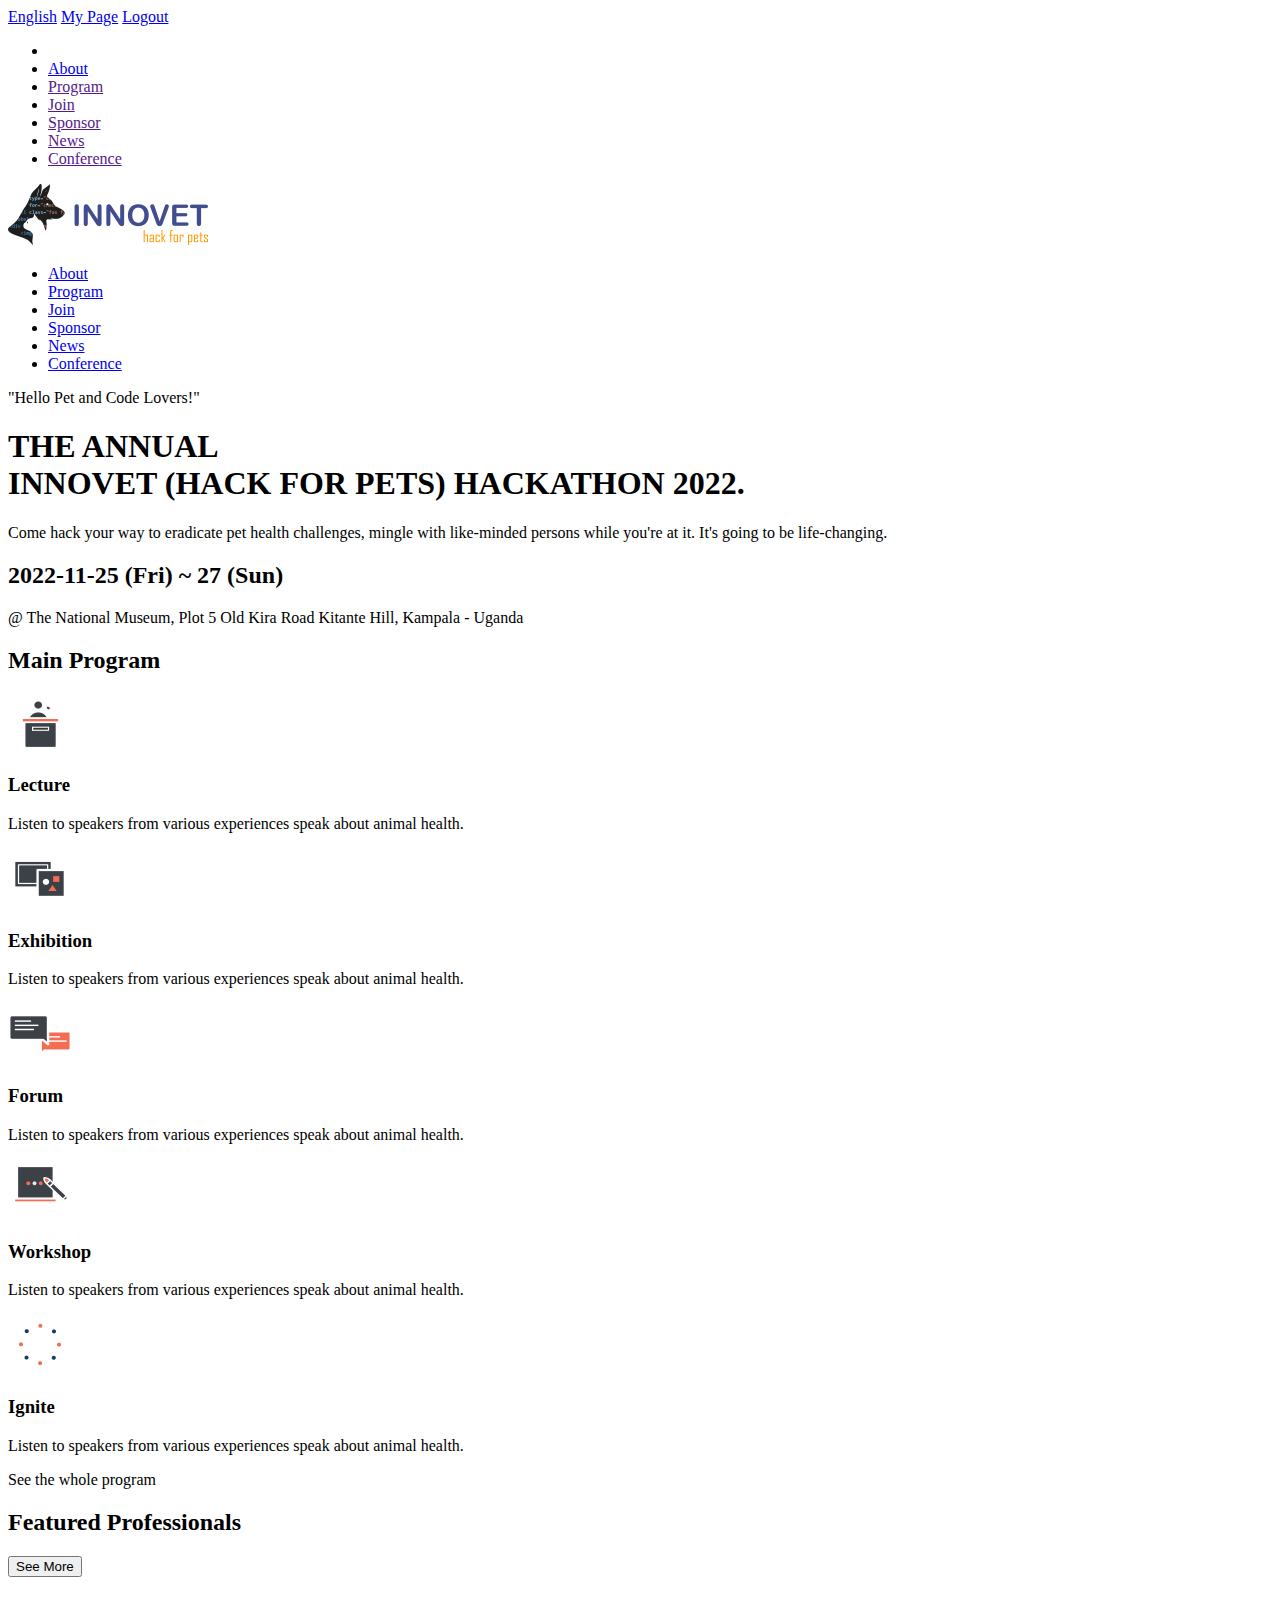
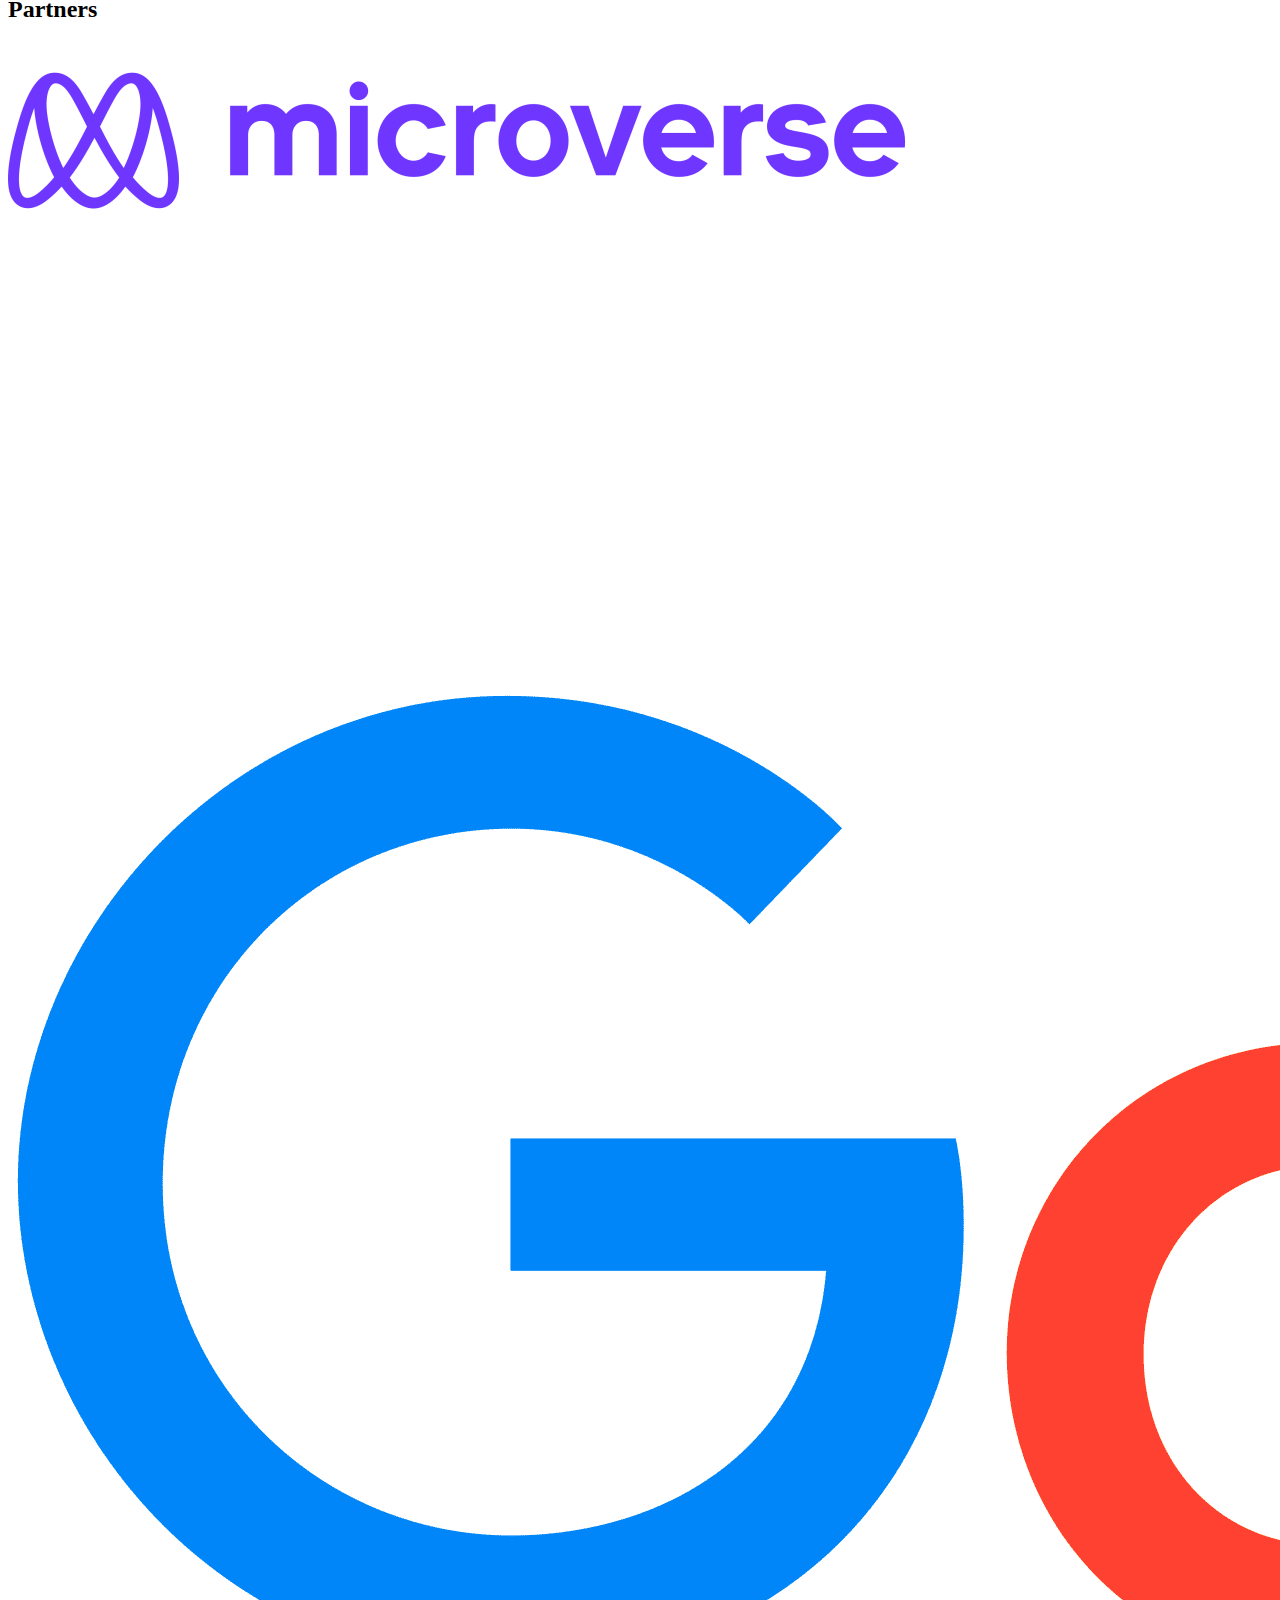
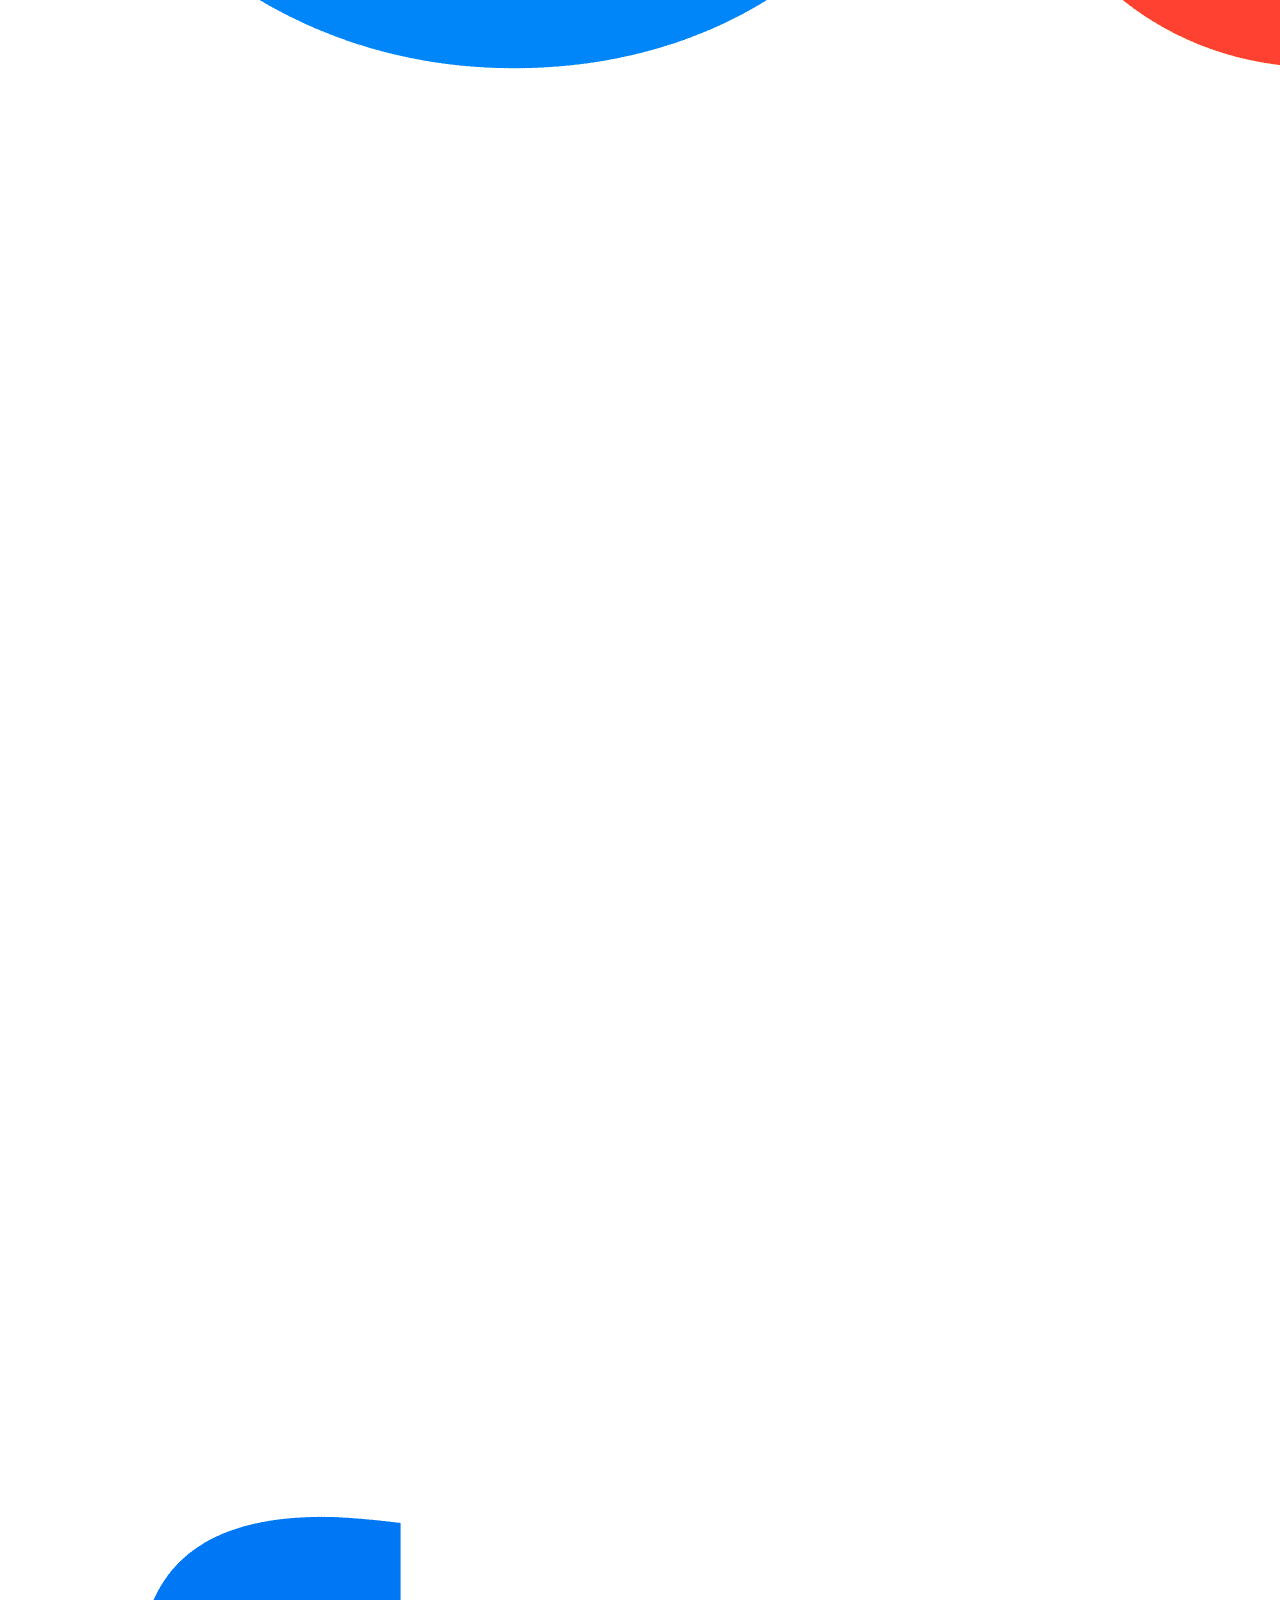
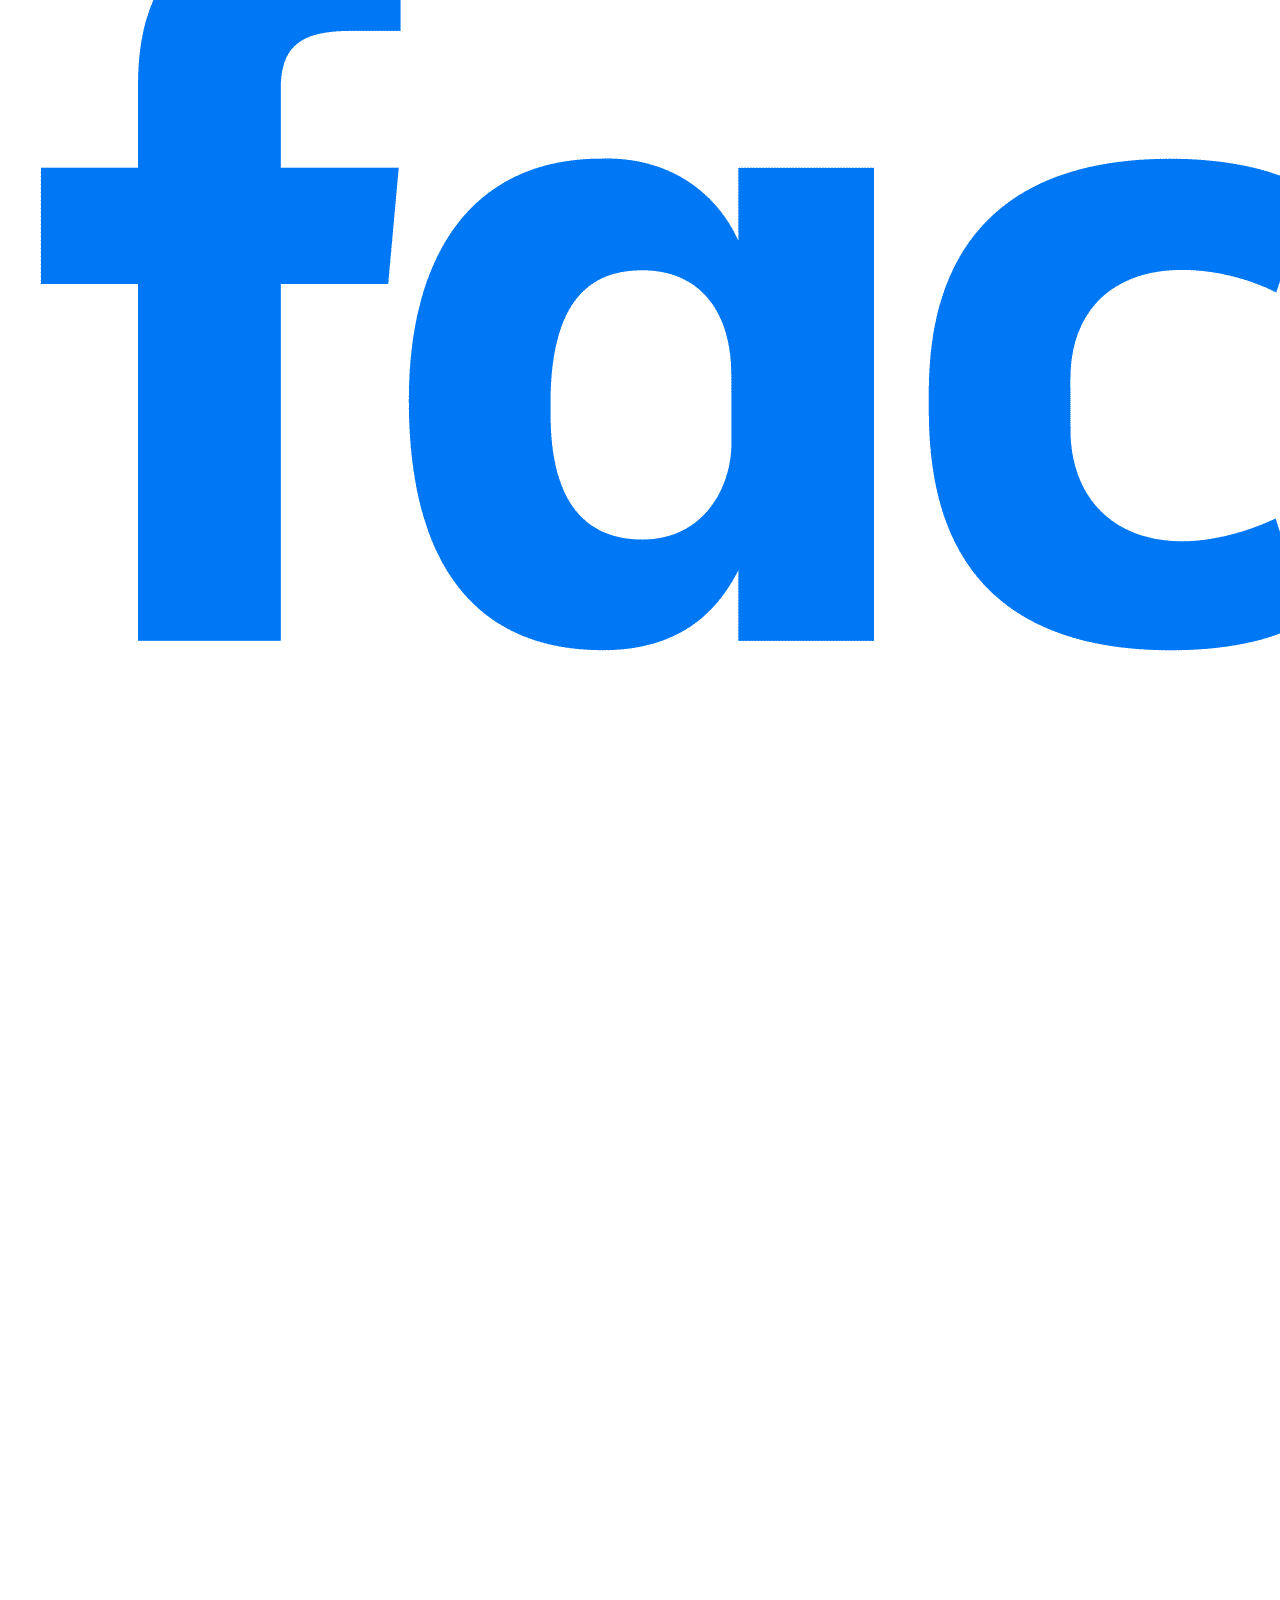
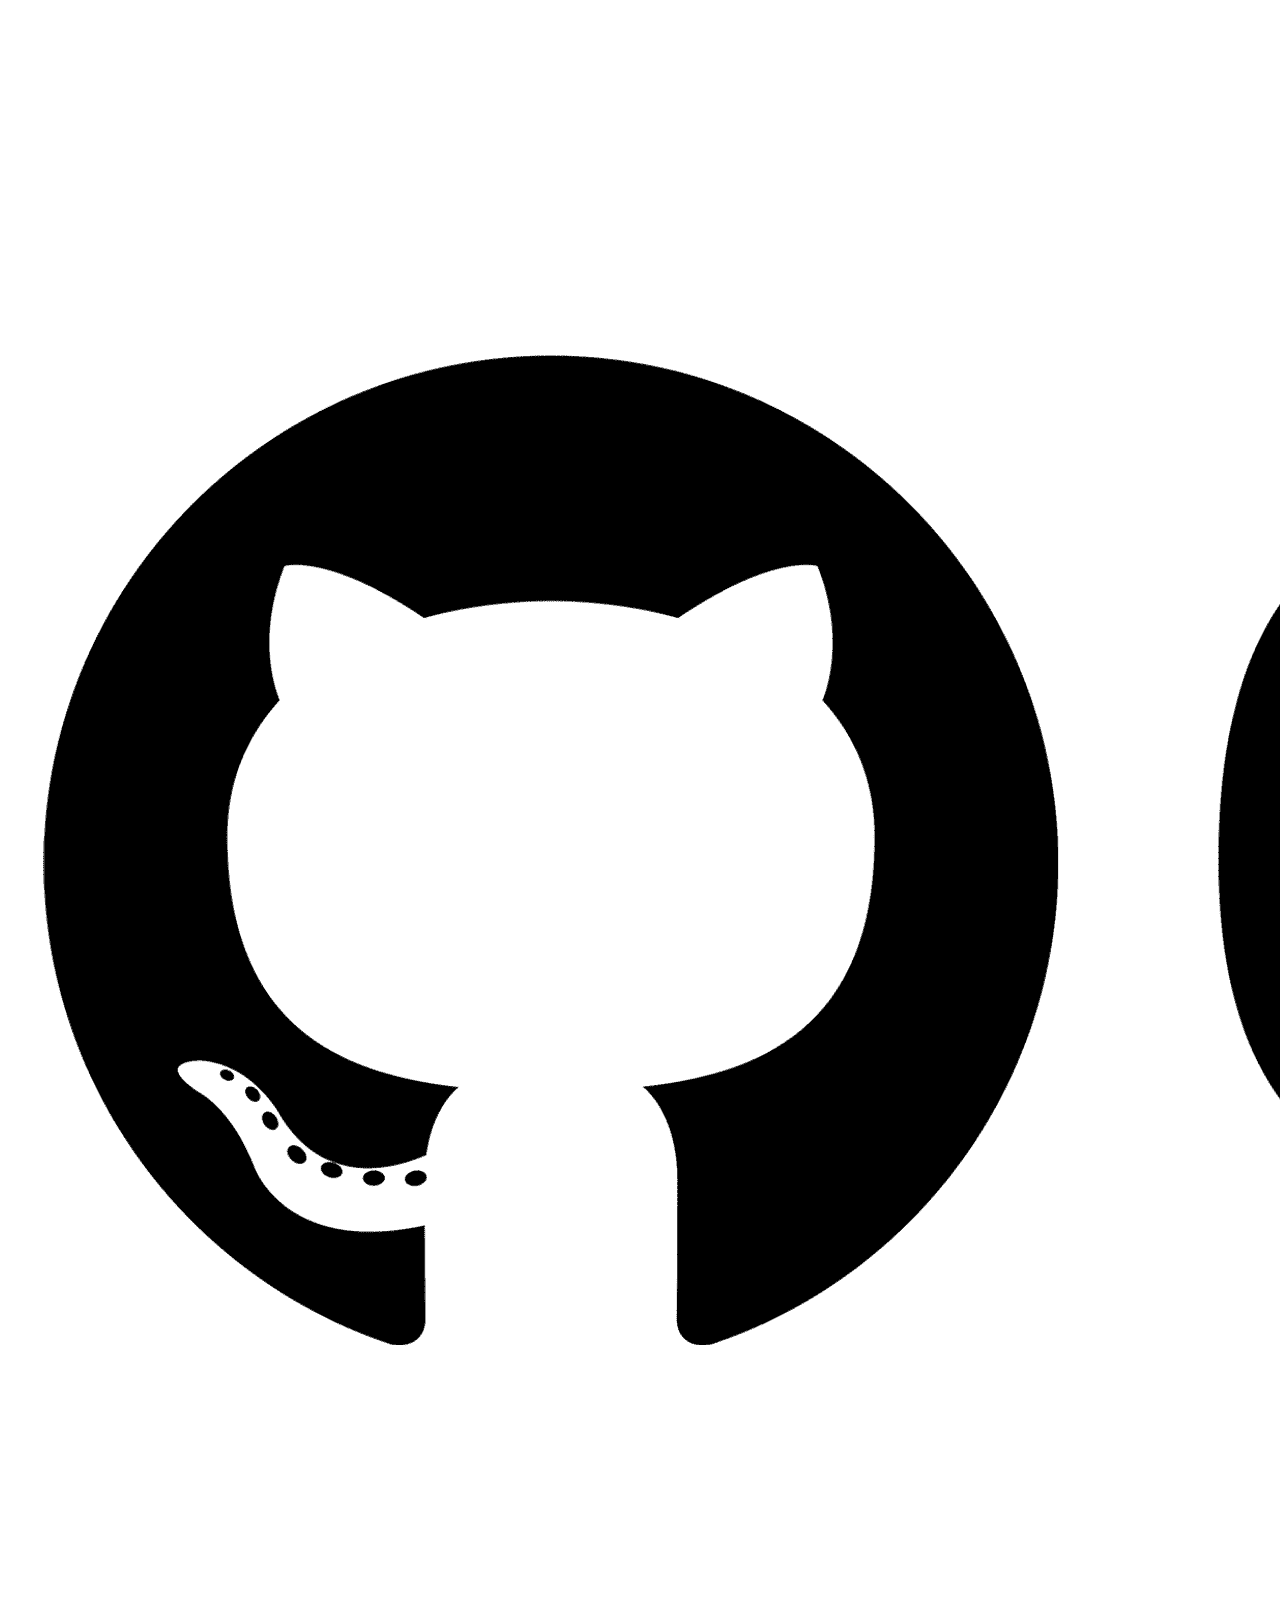
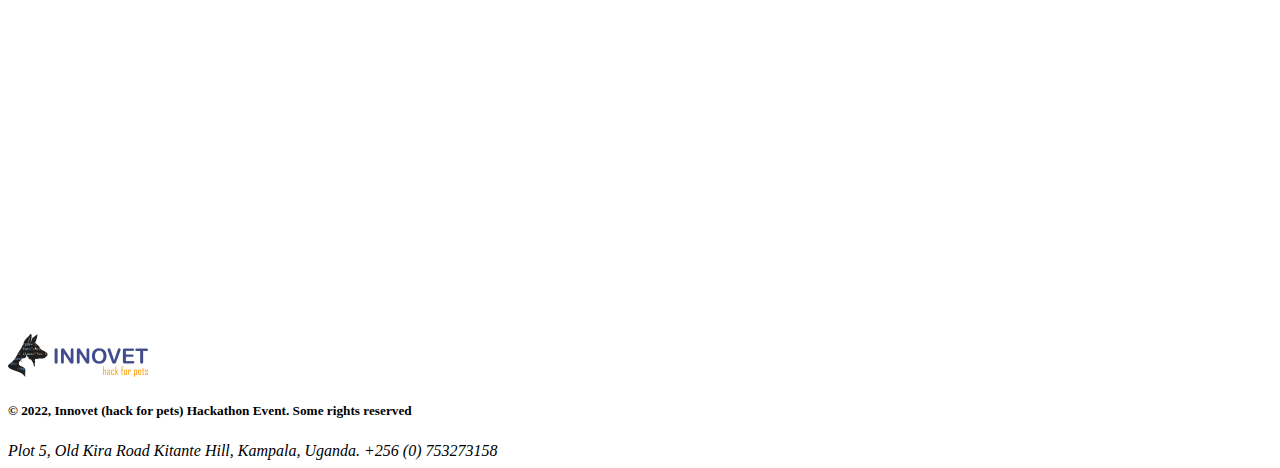
==== index.html @ 3db099b7 "Create index.html file for the project" ====
<!DOCTYPE html>
<html lang="en">

<head>
  <meta charset="UTF-8">
  <meta http-equiv="X-UA-Compatible" content="IE=edge">
  <meta name="viewport" content="width=device-width, initial-scale=1.0">
  <link rel="stylesheet" href="https://cdnjs.cloudflare.com/ajax/libs/font-awesome/6.1.1/css/all.min.css"
    integrity="sha512-KfkfwYDsLkIlwQp6LFnl8zNdLGxu9YAA1QvwINks4PhcElQSvqcyVLLD9aMhXd13uQjoXtEKNosOWaZqXgel0g=="
    crossorigin="anonymous" referrerpolicy="no-referrer" />
  <link rel="stylesheet" href="./styles/style.css" />
  <title>Innovet - hack for pets</title>
</head>

<body>
    <div class="desktop-container">
        <div class="desktop-only">
            <a class="" href="https://github.com/normainobary2021/capstone-one" target="_blank">
                <i class="fa-brands fa-github"></i>
            </a>
            <a class="" href="https://twitter.com/NormanAinobush2" target="_blank">
                <i class="fa-brands fa-twitter"></i>
            </a>
            <a class="" href="#">English</a>
            <a class="" href="#">My Page</a>
            <a class="" href="#">Logout</a>
          </div>
    </div>
  
    <header class="">
        <div class="mobile-container">
            <nav class="">
                <ul class="">
                    <li id="">
                        <a aria-label="Close">
                        <i class="fa-solid fa-xmark"></i>
                        </a>
                    </li>
                    <li class="">
                    <a href="./about.html" class="active-link">About</a>
                    </li>
                    <li class=""><a href="" class="">Program</a></li>
                    <li class=""><a href="" class="">Join</a></li>
                    <li class=""><a href="" class="">Sponsor</a></li>
                    <li class=""><a href="" class="">News</a></li>
                    <li class="">
                    <a href="" class="">Conference</a>
                    </li>
                </ul>
            </nav>
            <a id="" aria-label="Menu"><i class="fa-solid fa-bars"></i></a>
        </div>
        <div class="desktop-nav">
            <a class="logo" href="./">
                <img src="./images/logo.png" alt="Innovet logo">
            </a>
            <ul class="">
                <li class="">
                <a href="./about.html" class="active-link">About</a>
                </li>
                <li class=""><a href="#" class="">Program</a></li>
                <li class=""><a href="#" class="">Join</a></li>
                <li class=""><a href="#" class="">Sponsor</a></li>
                <li class=""><a href="#" class="">News</a></li>
                <li class="">
                <a href="#" class="active-border">Conference</a>
                </li>
            </ul>
        </div>
    </header>

    <main>
        <section class="main-section">
            <div class="main-container">
                <div class="heading-text">
                    <span>"Hello Pet and Code Lovers!"</span>
                    <h1>THE ANNUAL <br>INNOVET (HACK FOR PETS) HACKATHON 2022.</h1>
                </div>
    
                <div id="" class="heading-paragraph">
                    <p class="">Come hack your way to eradicate pet health challenges, mingle with like-minded persons while you're at it. It's going to be life-changing.</p>
                </div>
    
                <div id="" class="heading-date">
                    <h2>2022-11-25 (Fri) ~ 27 (Sun)</h2>
                    <span>@ The National Museum, Plot 5 Old Kira Road Kitante Hill, Kampala - Uganda</span>
                </div>
            </div>
        </section>

        <section class="program-section">
            <div class="program-container">
                <h2>Main Program</h2>
                <div class="red-line">
                </div>
                <div class="program-cards">
                    <div id="" class="card">
                        <div class="">
                            <img src="./images/1.png" alt="Lecture">
                        </div>
                        <h3>Lecture</h3>
                        <p class="">
                            Listen to speakers from various experiences speak about animal health.
                        </p>
                    </div>
                    <div id="" class="card">
                        <div class="">
                            <img src="./images/2.png" alt="Exhibition">
                        </div>
                        <h3>Exhibition</h3>
                        <p class="">
                            Listen to speakers from various experiences speak about animal health.
                        </p>
                    </div>                    
                    <div id="" class="card">
                        <div class="">
                            <img src="./images/3.png" alt="Forum">
                        </div>
                        <h3>Forum</h3>
                        <p class="">
                            Listen to speakers from various experiences speak about animal health.
                        </p>
                    </div>                   
                     <div id="" class="card">
                        <div class="">
                            <img src="./images/4.png" alt="Workshop">
                        </div>
                        <h3>Workshop</h3>
                        <p class="">
                            Listen to speakers from various experiences speak about animal health.
                        </p>
                    </div>                    
                    <div id="" class="card">
                        <div class="">
                            <img src="./images/5.png" alt="Ignite">
                        </div>
                        <h3>Ignite</h3>
                        <p class="">
                            Listen to speakers from various experiences speak about animal health.
                        </p>
                    </div>
                </div>
                <p class="program-btn">See the whole program</p>
            </div>
        </section>

        <section id="" class="professionals-section">
            <div class="professionals-container">
                <h2>Featured Professionals</h2>
                <div class="red-line">
                </div>
                <div id="speakerDiv" class="professional-grid">
                </div>
                <div class="expand-button">
                    <button>See More <i class=""></i></button>
                </div>
            </div>
        </section>

        <section class="partners-section">
            <div class="partners-container">
                <h2>Partners</h2>
                <div class="red-line">
                </div>
                <div class="partners">
                    <div class="partner-img">
                        <img src="./images/microverse.png" alt="Microverse">
                    </div>
                    <div class="partner-img">
                        <img src="./images/google.png" alt="google">
                    </div>
                    <div class="partner-img">
                        <img src="./images/facebook.png" alt="Facebook">
                    </div>
                    <div class="partner-img">
                        <img src="./images/github.png" alt="Github">
                    </div>
                </div>
            </div>
        </section>
    </main>

    <footer class="footer">
        <div class="footer-container">
            <div class="">
                <img class="" src="./images/footer.png" alt="logo">
            </div>
            <div class="">
                <h5>&copy; 2022, Innovet (hack for pets) Hackathon Event. Some rights reserved</h5>
                <address>Plot 5, Old Kira Road Kitante Hill, Kampala, Uganda. +256 (0) 753273158</address>
            </div>
        </div>
    </footer>

  <script src="./js/main.js"></script>
</body>

</html>
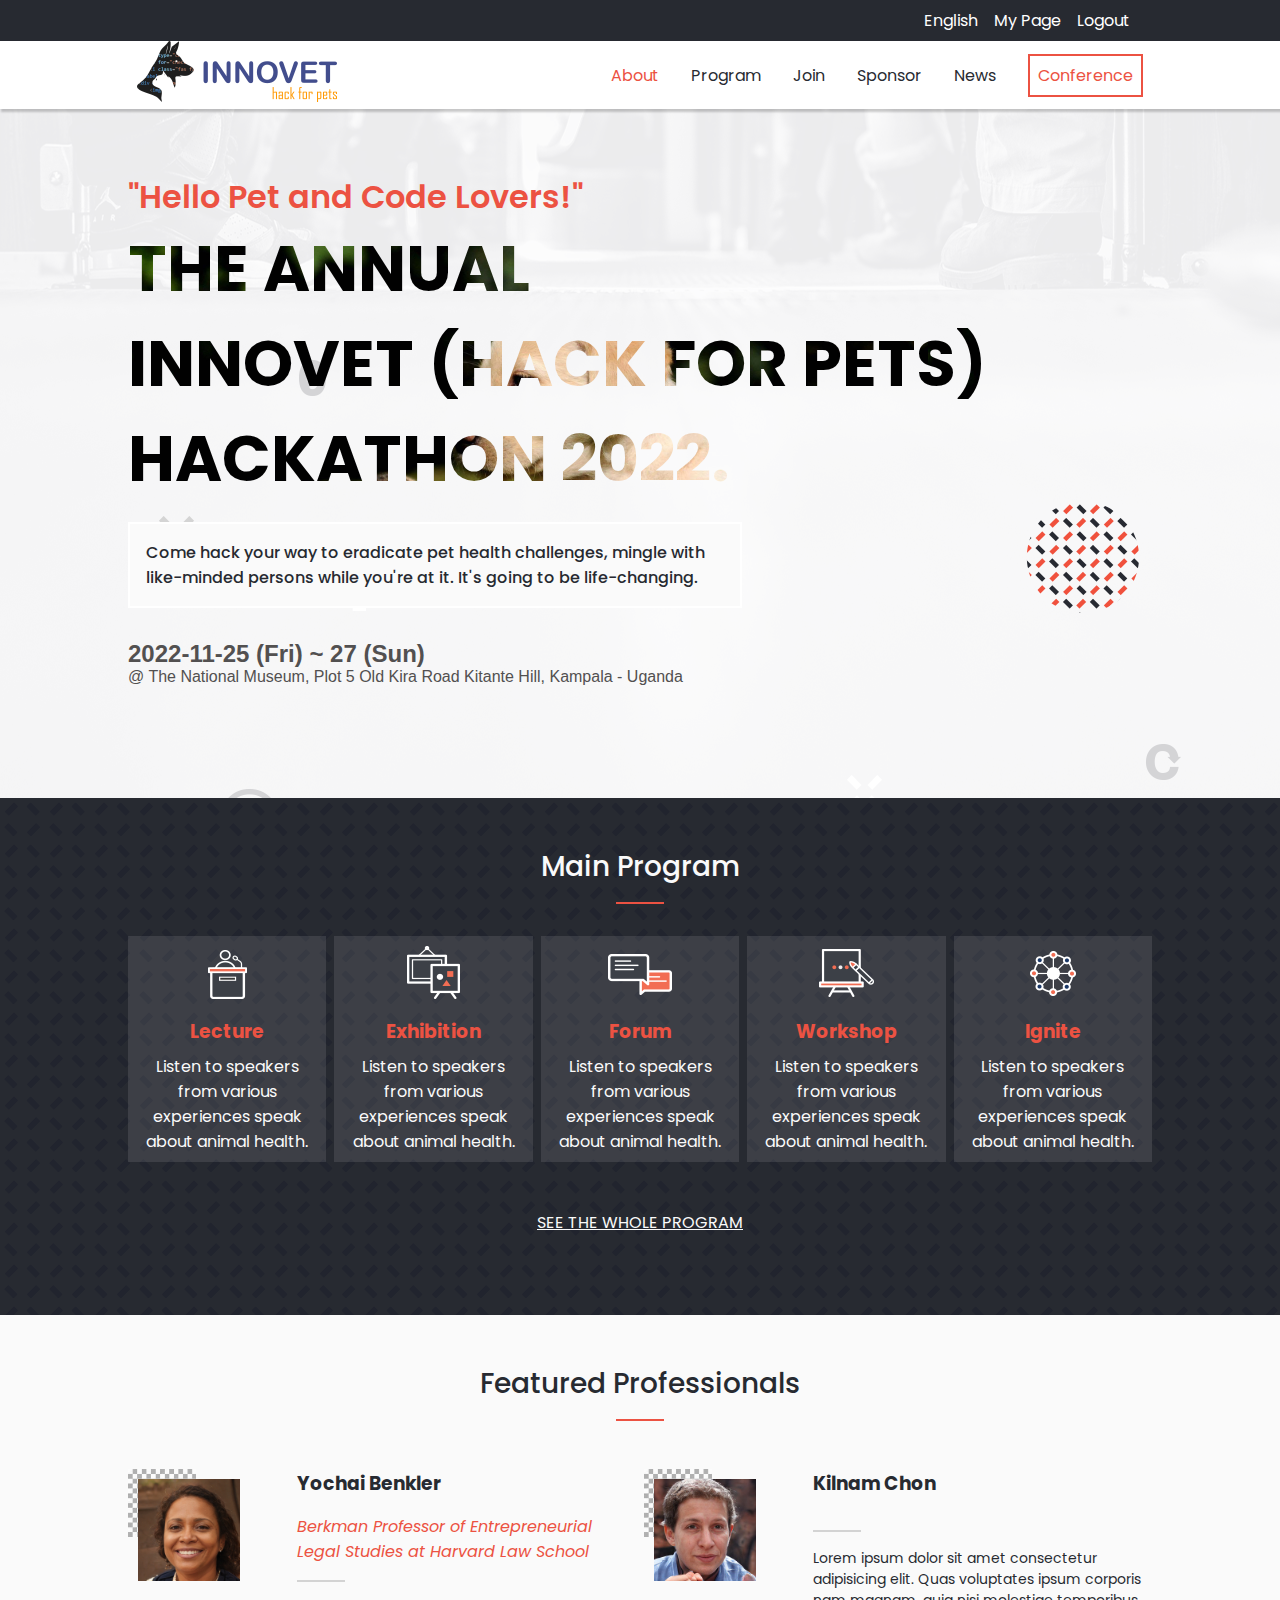
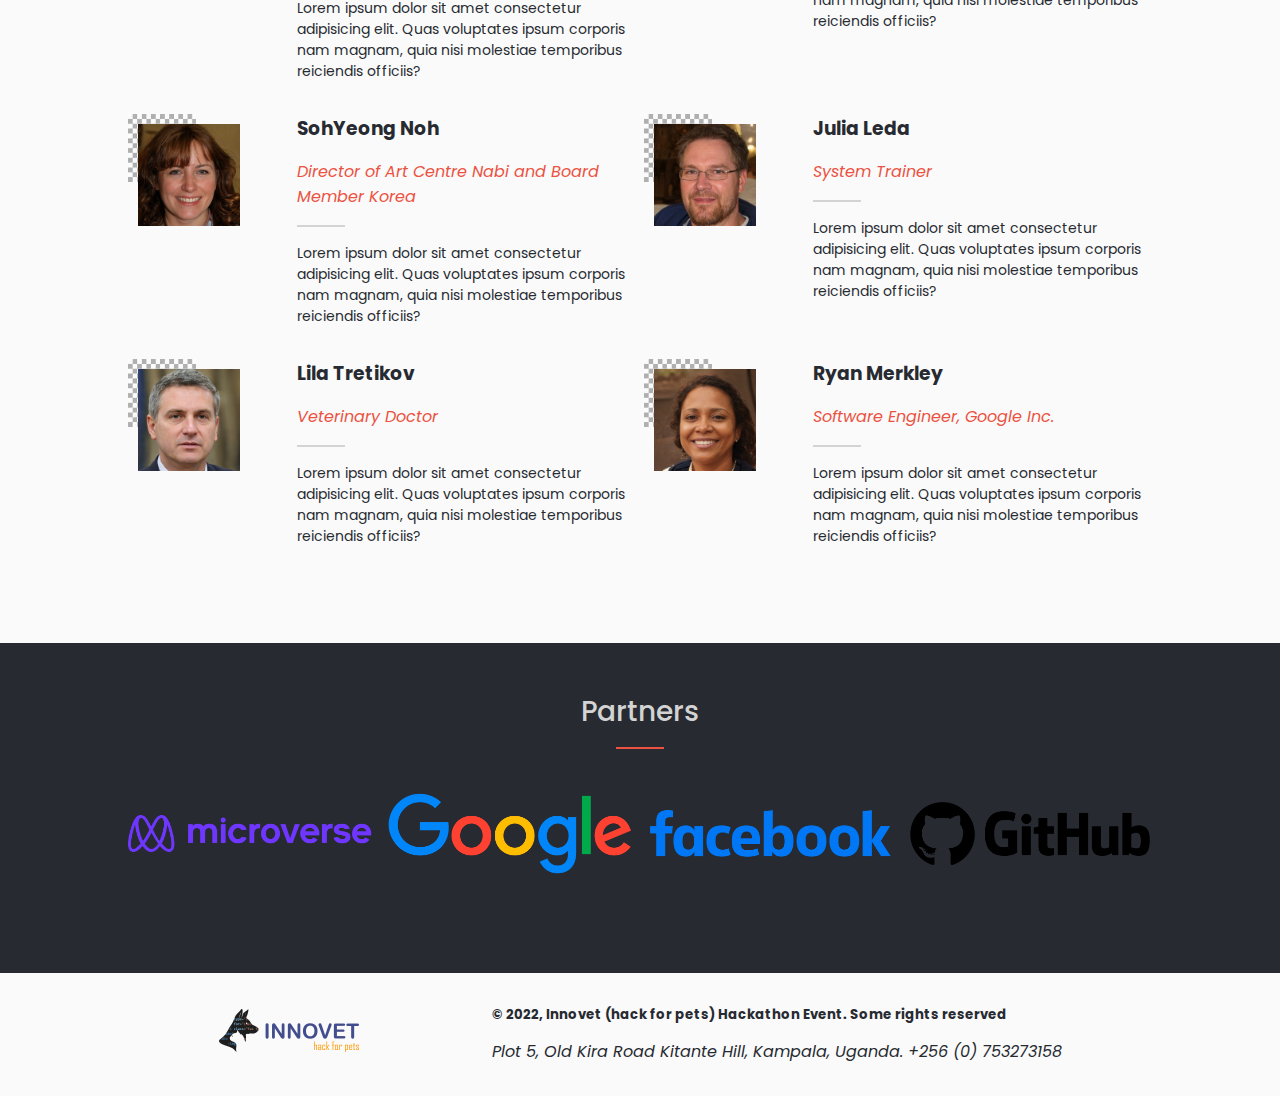
==== commit 538e0ff4: "Edit index.html to remove linter errors" ====
--- a/index.html
+++ b/index.html
@@ -15,54 +15,54 @@
 <body>
     <div class="desktop-container">
         <div class="desktop-only">
-            <a class="" href="https://github.com/normainobary2021/capstone-one" target="_blank">
+            <a href="https://github.com/normainobary2021/capstone-one" target="_blank">
                 <i class="fa-brands fa-github"></i>
             </a>
-            <a class="" href="https://twitter.com/NormanAinobush2" target="_blank">
+            <a  href="https://twitter.com/NormanAinobush2" target="_blank">
                 <i class="fa-brands fa-twitter"></i>
             </a>
-            <a class="" href="#">English</a>
-            <a class="" href="#">My Page</a>
-            <a class="" href="#">Logout</a>
+            <a href="#">English</a>
+            <a href="#">My Page</a>
+            <a href="#">Logout</a>
           </div>
     </div>
   
-    <header class="">
+    <header>
         <div class="mobile-container">
-            <nav class="">
-                <ul class="">
-                    <li id="">
-                        <a aria-label="Close">
+            <nav>
+                <ul>
+                    <li>
+                        <a href="#" aria-label="Close">
                         <i class="fa-solid fa-xmark"></i>
                         </a>
                     </li>
-                    <li class="">
+                    <li>
                     <a href="./about.html" class="active-link">About</a>
                     </li>
-                    <li class=""><a href="" class="">Program</a></li>
-                    <li class=""><a href="" class="">Join</a></li>
-                    <li class=""><a href="" class="">Sponsor</a></li>
-                    <li class=""><a href="" class="">News</a></li>
-                    <li class="">
-                    <a href="" class="">Conference</a>
+                    <li><a href="#" >Program</a></li>
+                    <li ><a href="#" >Join</a></li>
+                    <li ><a href="#" >Sponsor</a></li>
+                    <li ><a href="#" >News</a></li>
+                    <li >
+                    <a href="#" >Conference</a>
                     </li>
                 </ul>
             </nav>
-            <a id="" aria-label="Menu"><i class="fa-solid fa-bars"></i></a>
+            <a  aria-label="Menu"><i class="fa-solid fa-bars"></i></a>
         </div>
         <div class="desktop-nav">
             <a class="logo" href="./">
                 <img src="./images/logo.png" alt="Innovet logo">
             </a>
-            <ul class="">
-                <li class="">
+            <ul >
+                <li >
                 <a href="./about.html" class="active-link">About</a>
                 </li>
-                <li class=""><a href="#" class="">Program</a></li>
-                <li class=""><a href="#" class="">Join</a></li>
-                <li class=""><a href="#" class="">Sponsor</a></li>
-                <li class=""><a href="#" class="">News</a></li>
-                <li class="">
+                <li ><a href="#" >Program</a></li>
+                <li ><a href="#" >Join</a></li>
+                <li ><a href="#" >Sponsor</a></li>
+                <li ><a href="#" >News</a></li>
+                <li >
                 <a href="#" class="active-border">Conference</a>
                 </li>
             </ul>
@@ -77,11 +77,11 @@
                     <h1>THE ANNUAL <br>INNOVET (HACK FOR PETS) HACKATHON 2022.</h1>
                 </div>
     
-                <div id="" class="heading-paragraph">
-                    <p class="">Come hack your way to eradicate pet health challenges, mingle with like-minded persons while you're at it. It's going to be life-changing.</p>
+                <div  class="heading-paragraph">
+                    <p >Come hack your way to eradicate pet health challenges, mingle with like-minded persons while you're at it. It's going to be life-changing.</p>
                 </div>
     
-                <div id="" class="heading-date">
+                <div  class="heading-date">
                     <h2>2022-11-25 (Fri) ~ 27 (Sun)</h2>
                     <span>@ The National Museum, Plot 5 Old Kira Road Kitante Hill, Kampala - Uganda</span>
                 </div>
@@ -94,48 +94,48 @@
                 <div class="red-line">
                 </div>
                 <div class="program-cards">
-                    <div id="" class="card">
-                        <div class="">
+                    <div  class="card">
+                        <div >
                             <img src="./images/1.png" alt="Lecture">
                         </div>
                         <h3>Lecture</h3>
-                        <p class="">
+                        <p >
                             Listen to speakers from various experiences speak about animal health.
                         </p>
                     </div>
-                    <div id="" class="card">
-                        <div class="">
+                    <div  class="card">
+                        <div >
                             <img src="./images/2.png" alt="Exhibition">
                         </div>
                         <h3>Exhibition</h3>
-                        <p class="">
+                        <p >
                             Listen to speakers from various experiences speak about animal health.
                         </p>
                     </div>                    
-                    <div id="" class="card">
-                        <div class="">
+                    <div  class="card">
+                        <div >
                             <img src="./images/3.png" alt="Forum">
                         </div>
                         <h3>Forum</h3>
-                        <p class="">
+                        <p >
                             Listen to speakers from various experiences speak about animal health.
                         </p>
                     </div>                   
-                     <div id="" class="card">
-                        <div class="">
+                     <div  class="card">
+                        <div >
                             <img src="./images/4.png" alt="Workshop">
                         </div>
                         <h3>Workshop</h3>
-                        <p class="">
+                        <p >
                             Listen to speakers from various experiences speak about animal health.
                         </p>
                     </div>                    
-                    <div id="" class="card">
-                        <div class="">
+                    <div  class="card">
+                        <div >
                             <img src="./images/5.png" alt="Ignite">
                         </div>
                         <h3>Ignite</h3>
-                        <p class="">
+                        <p >
                             Listen to speakers from various experiences speak about animal health.
                         </p>
                     </div>
@@ -144,7 +144,7 @@
             </div>
         </section>
 
-        <section id="" class="professionals-section">
+        <section  class="professionals-section">
             <div class="professionals-container">
                 <h2>Featured Professionals</h2>
                 <div class="red-line">
@@ -152,7 +152,7 @@
                 <div id="speakerDiv" class="professional-grid">
                 </div>
                 <div class="expand-button">
-                    <button>See More <i class=""></i></button>
+                    <button type="submit">See More <i ></i></button>
                 </div>
             </div>
         </section>
@@ -182,10 +182,10 @@
 
     <footer class="footer">
         <div class="footer-container">
-            <div class="">
-                <img class="" src="./images/footer.png" alt="logo">
+            <div >
+                <img  src="./images/footer.png" alt="logo">
             </div>
-            <div class="">
+            <div >
                 <h5>&copy; 2022, Innovet (hack for pets) Hackathon Event. Some rights reserved</h5>
                 <address>Plot 5, Old Kira Road Kitante Hill, Kampala, Uganda. +256 (0) 753273158</address>
             </div>
--- a/styles/style.css
+++ b/styles/style.css
@@ -0,0 +1,398 @@
+@import url('http://fonts.cdnfonts.com/css/cocogoose');
+@import url('https://fonts.googleapis.com/css2?family=Poppins:wght@300;400;500;600;700&display=swap');
+
+* {
+  margin: 0;
+  padding: 0;
+  text-decoration: none;
+  list-style: none;
+  box-sizing: border-box;
+}
+
+:root {
+  --color-1: #272a31;
+  --color-2: #ec5242;
+  --color-3: #d3d3d3;
+  --color-4: #fafafa;
+  --color-5: #fff;
+}
+
+html {
+  scroll-behavior: smooth;
+}
+
+body {
+  color: var(--color-1);
+  font-family: 'Poppins', sans-serif;
+}
+
+a {
+  color: var(--color-1);
+}
+
+.desktop-only,
+.desktop-nav {
+  display: none;
+}
+
+.heading-paragraph {
+  background: var(--color-4);
+  border: 2px solid var(--color-5);
+}
+
+.red-line {
+  margin: 0 auto;
+  width: 3em;
+  border-bottom: 2px solid var(--color-2);
+}
+
+.gray-line {
+  margin-bottom: 1em;
+  width: 3em;
+  border-bottom: 2px solid var(--color-3);
+}
+
+@media only screen and (min-width: 768px) {
+  .desktop-container {
+        width: 100%;
+        background-color: var(--color-1);
+        padding: 0.5em;
+  }
+
+  .desktop-only {
+        max-width: 80%;
+        margin: 0 auto;
+        display: flex;
+        justify-content: flex-end;
+  }
+
+  .desktop-only > a {
+        color: var(--color-5);
+        margin-right: 1em;
+  }
+
+  .desktop-nav {
+        display: flex;
+        align-items: center;
+        justify-content: space-around;
+        background: var(--color-5);
+        box-shadow: 2px 2px 2px 1px rgba(0, 0, 0, 0.2);
+        position: relative;
+        width: 100%;
+        z-index: 99;
+  }
+
+  .desktop-nav ul {
+        display: flex;
+        justify-content: flex-end;
+        gap: 2em;
+  }
+
+  .active-link {
+        color: var(--color-2);
+  }
+
+  .active-border {
+        border: 2px solid var(--color-2);
+        color: var(--color-2);
+        padding: 0.5em;
+  }
+
+  .mobile-container {
+        display: none;
+  }
+
+  main {
+        background: var(--color-4);
+        width: 100%;
+  }
+
+  .main-section,
+  .about-main-section {
+        background: url(../images/bg-desktop.png) no-repeat;
+        min-height: 70vh;
+  }
+
+  .about-main-section {
+        background-position: left;
+  }
+
+  .main-container {
+        max-width: 80%;
+        margin: 0 auto;
+        padding: 4em 0;
+  }
+
+  .heading-text span {
+        font-family: 'Poppins', sans-serif;
+        color: var(--color-2);
+        font-size: 2em;
+        font-weight: 600;
+  }
+
+  .about-heading h1 {
+        text-align: center;
+        font-size: 2rem;
+        font-weight: 700;
+        color: var(--color-2);
+        margin-bottom: 1em;
+  }
+
+  .heading-text h1 {
+        font-family: 'Poppins', sans-serif;
+        font-size: 4rem;
+        font-weight: 700;
+        color: transparent;
+        background-image: url(../images/pet.jpg);
+        background-size: 800px;
+        -webkit-background-clip: text;
+  }
+
+  .heading-paragraph {
+        width: 60%;
+        padding: 1em;
+        margin: 1em 0;
+        font-weight: 500;
+  }
+
+  .about-heading-paragraph {
+        width: 70%;
+        margin: 2em auto;
+        padding: 1em;
+        border: 1px solid var(--color-3);
+        background: var(--color-5);
+        text-align: center;
+  }
+
+  .heading-date {
+        font-family: 'cocogoose', sans-serif;
+        font-weight: 300;
+        color: rgb(82, 80, 80);
+        margin-bottom: 3em;
+        margin-top: 2em;
+  }
+
+  .about-heading-date {
+        width: 80%;
+        margin: 1em auto;
+        text-align: center;
+  }
+
+  .about-heading-date a {
+        font-weight: 500;
+        text-decoration: underline;
+  }
+
+  .program-section {
+        background: url(../images/bg-main.png) repeat;
+        background-color: var(--color-1);
+        color: var(--color-4);
+  }
+
+  .program-container {
+        max-width: 80%;
+        margin: 0 auto;
+        padding: 3em 0;
+  }
+
+  .program-container h2 {
+        text-align: center;
+        font-family: 'Poppins', sans-serif;
+        font-size: 28px;
+        font-weight: 500;
+        padding-bottom: 0.5em;
+  }
+
+  .program-cards {
+        display: flex;
+        gap: 0.5em;
+        margin-top: 2em;
+        margin-bottom: 3em;
+  }
+
+  .program-cards .card {
+        background: rgba(255, 255, 255, 0.1);
+        display: flex;
+        flex-direction: column;
+        text-align: center;
+        padding: 0.5em;
+        gap: 0.5em;
+        font-family: 'Poppins', sans-serif;
+  }
+
+  .program-cards .card:hover {
+        border: 1px solid #fff;
+  }
+
+  .program-cards .card h3 {
+        color: var(--color-2);
+  }
+
+  .program-btn {
+        text-transform: uppercase;
+        text-align: center;
+        font-family: 'Poppins', sans-serif;
+        margin-bottom: 2em;
+        text-decoration: underline;
+        cursor: pointer;
+  }
+
+  .professionals-section {
+        width: 100%;
+  }
+
+  .abouts-logo-section {
+        background: var(--color-5);
+        border-bottom: 2px solid var(--color-3);
+  }
+
+  .professionals-container {
+        max-width: 80%;
+        margin: 0 auto;
+        padding: 3em 0;
+  }
+
+  .professionals-container h2 {
+        text-align: center;
+        font-family: 'Poppins', sans-serif;
+        font-size: 28px;
+        font-weight: 500;
+        padding-bottom: 0.5em;
+  }
+
+  .logo-text-p {
+        text-align: center;
+        max-width: 80%;
+        margin: 1em auto;
+        font-size: 14px;
+  }
+
+  .logo-about-div {
+        max-width: 60%;
+        margin: 2em auto;
+        text-align: center;
+        border: 1px solid var(--color-3);
+        padding: 3em;
+  }
+
+  .professional-grid {
+        display: grid;
+        grid-template: auto/ repeat(2, 1fr);
+        grid-column-gap: 0.5em;
+        grid-row-gap: 2em;
+        margin: 3em 0;
+  }
+
+  .pro-grid-item {
+        display: grid;
+        grid-template-columns: 1fr 2fr;
+  }
+
+  .pro-grid-images {
+        position: relative;
+        top: 0;
+        left: 0;
+  }
+
+  .trans-grid {
+        position: relative;
+        left: 0;
+        top: 0;
+        width: 40%;
+        z-index: 1;
+  }
+
+  .pro-image {
+        position: absolute;
+        left: 10px;
+        top: 10px;
+        width: 60%;
+        z-index: 2;
+  }
+
+  .pro-text h4 {
+        color: var(--color-2);
+        font-style: italic;
+        font-weight: 400;
+        padding: 1em 0;
+  }
+
+  .pro-text p {
+        font-size: 14px;
+  }
+
+  .expand-button {
+        display: none;
+  }
+
+  .partners-section {
+        width: 100%;
+        background: var(--color-1);
+        color: var(--color-3);
+  }
+
+  .partners-container {
+        max-width: 80%;
+        margin: 0 auto;
+        padding: 3em 0;
+  }
+
+  .partners-container h2 {
+        text-align: center;
+        font-family: 'Poppins', sans-serif;
+        font-size: 28px;
+        font-weight: 500;
+        padding-bottom: 0.5em;
+  }
+
+  .partners {
+        display: grid;
+        grid-template-columns: 1fr 1fr 1fr 1fr;
+        grid-gap: 1em;
+        align-items: center;
+        margin: 1em 0;
+  }
+
+  .partners .partner-img img {
+        max-width: 100%;
+  }
+
+  .past-events-section {
+        background: var(--color-5);
+  }
+
+  .past-events-container {
+        width: 80%;
+        margin: 2em auto;
+        display: flex;
+        justify-content: space-around;
+  }
+
+  .event-div {
+        cursor: pointer;
+  }
+
+  footer {
+        width: 100%;
+        background: var(--color-4);
+  }
+
+  .footer-container {
+        max-width: 75%;
+        margin: 0 auto;
+        padding: 2em 0;
+        display: flex;
+        align-items: center;
+        gap: 1em;
+        justify-content: space-around;
+  }
+
+  .footer-container h5 {
+        margin-bottom: 1em;
+  }
+
+  #footer {
+        background: var(--color-1);
+        color: var(--color-5);
+  }
+}
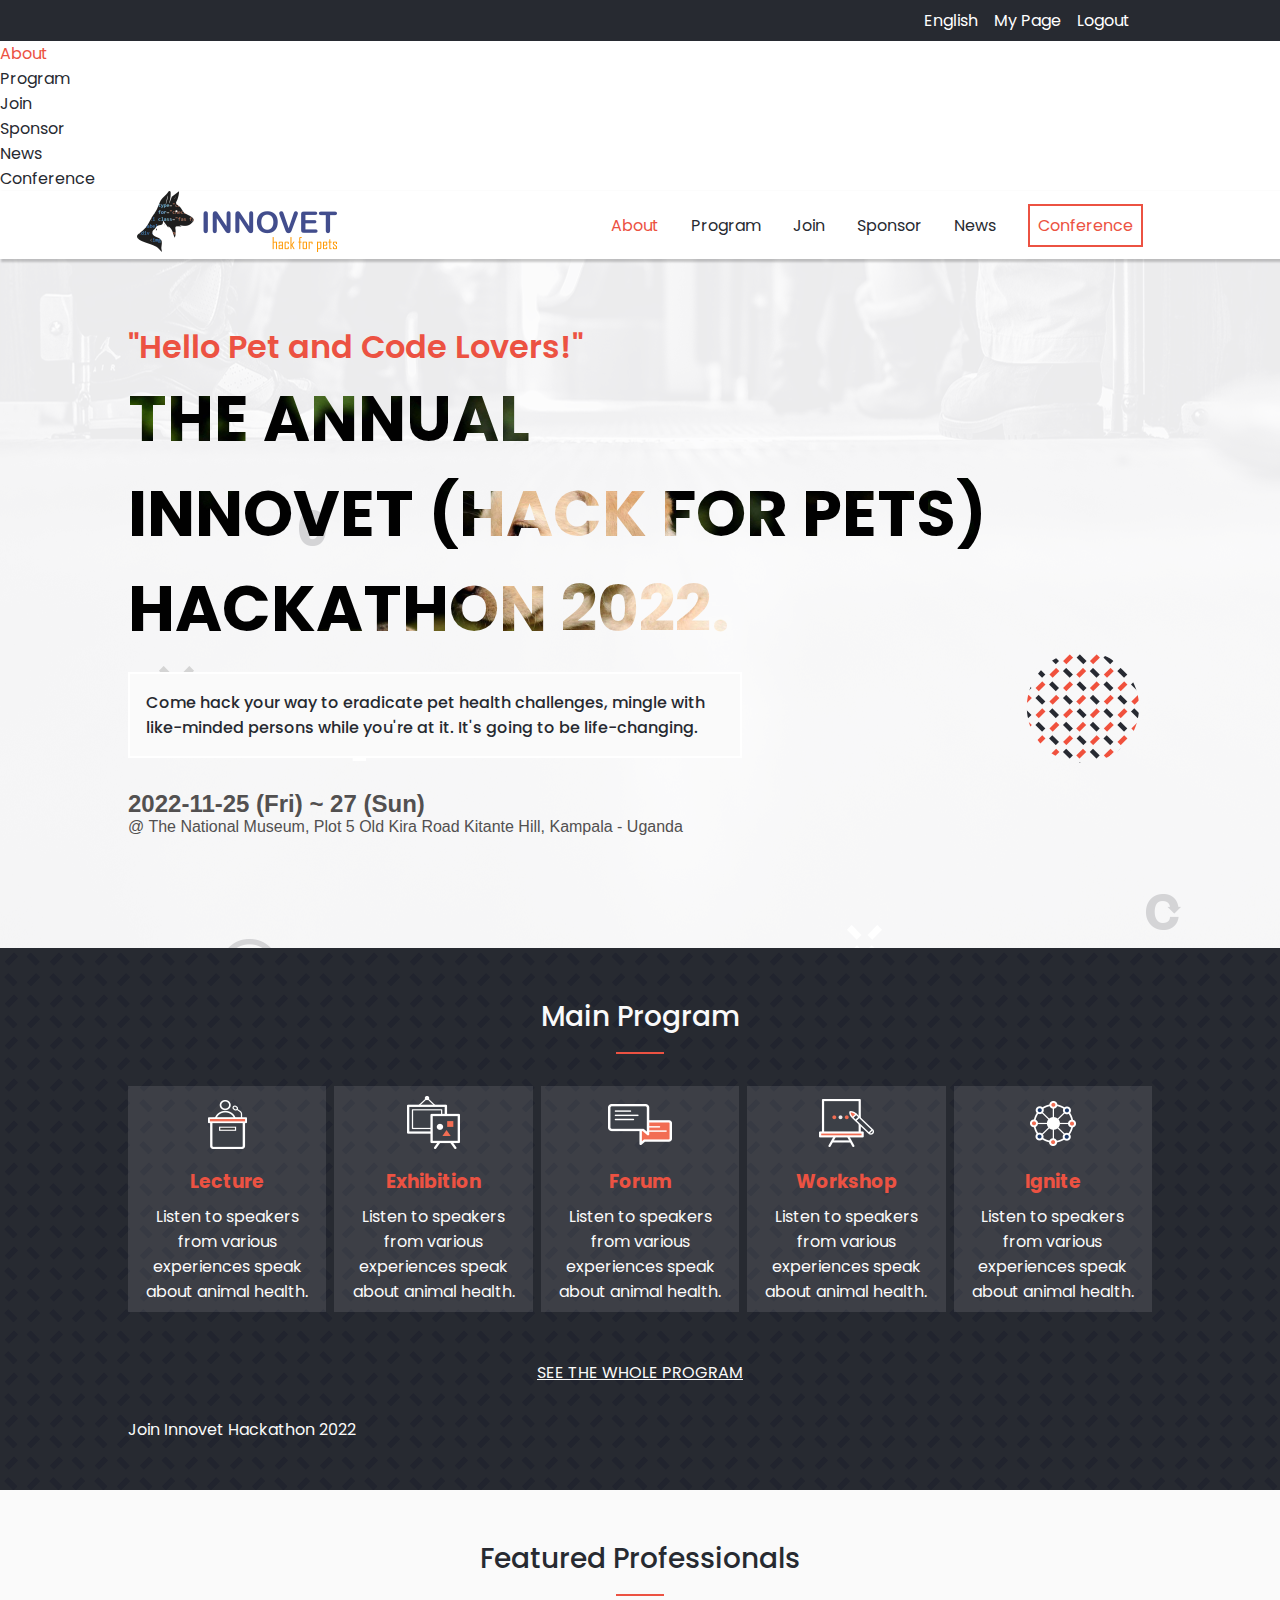
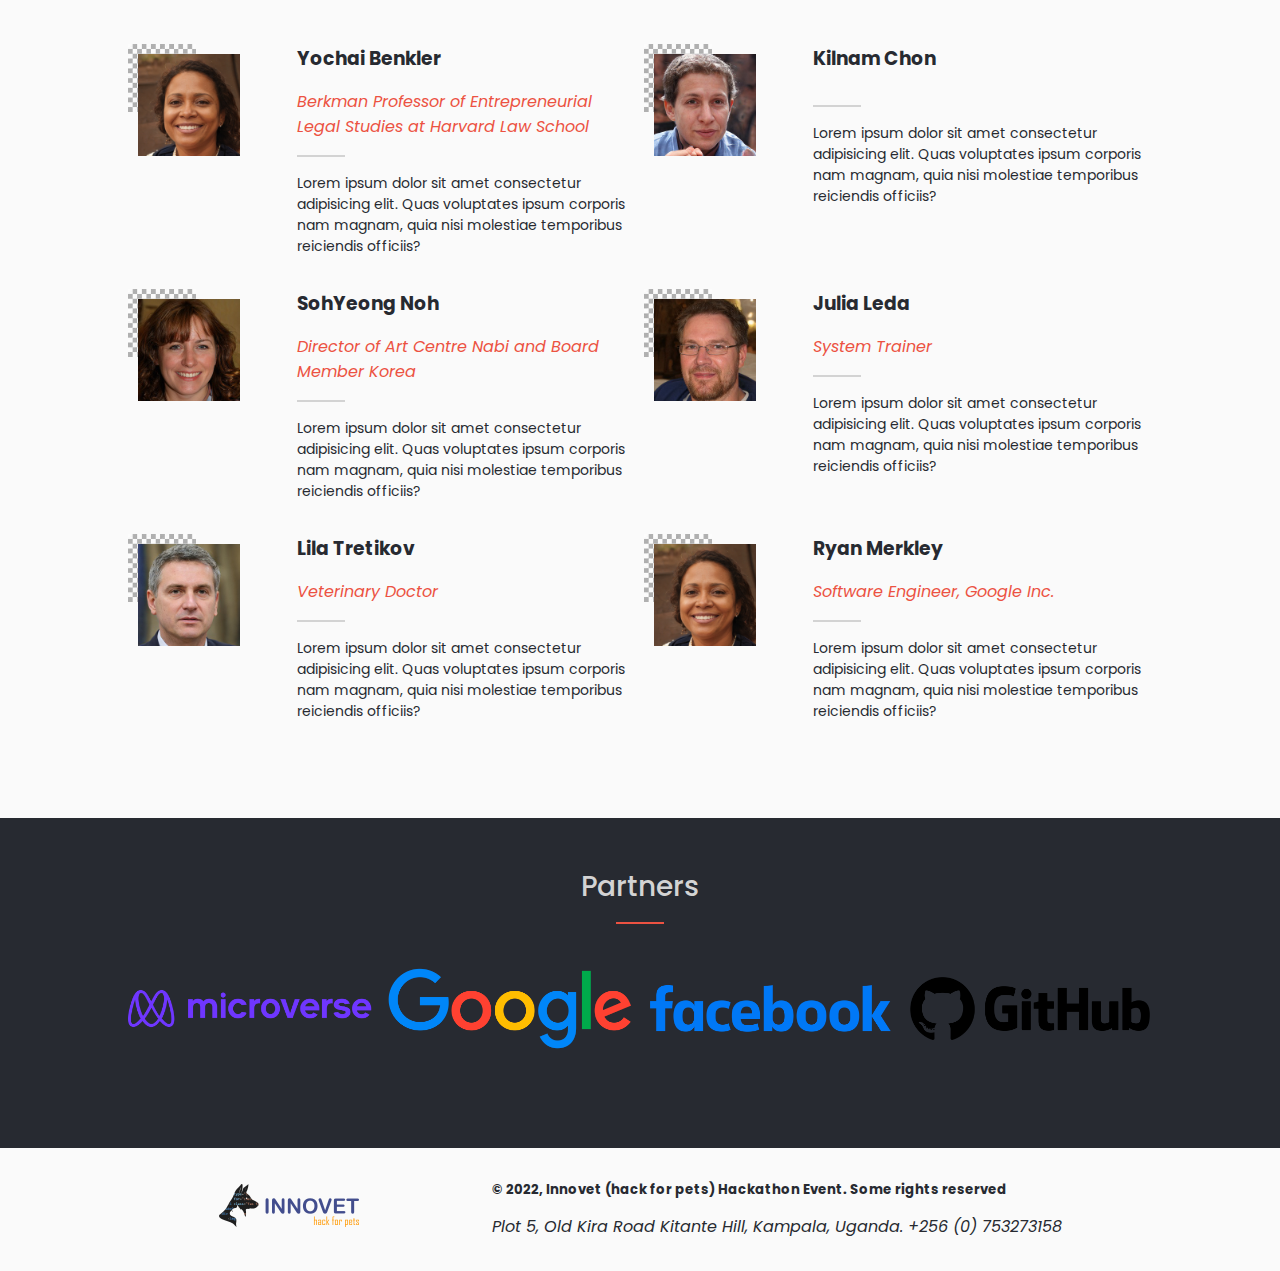
==== commit fc7f9a3a: "Modify index.html to cater for full responsiveness" ====
--- a/index.html
+++ b/index.html
@@ -15,41 +15,37 @@
 <body>
     <div class="desktop-container">
         <div class="desktop-only">
-            <a href="https://github.com/normainobary2021/capstone-one" target="_blank">
-                <i class="fa-brands fa-github"></i>
-            </a>
-            <a  href="https://twitter.com/NormanAinobush2" target="_blank">
-                <i class="fa-brands fa-twitter"></i>
-            </a>
+            <a href="https://github.com/normainobary2021/capstone-one" target="_blank" rel="noopener noreferrer"><i class="fa-brands fa-github"></i></a>
+            <a href="https://twitter.com/NormanAinobush2" target="_blank" rel="noopener noreferrer"><i class="fa-brands fa-twitter"></i></a>
             <a href="#">English</a>
             <a href="#">My Page</a>
             <a href="#">Logout</a>
-          </div>
+        </div>
     </div>
   
     <header>
         <div class="mobile-container">
-            <nav>
-                <ul>
-                    <li>
-                        <a href="#" aria-label="Close">
-                        <i class="fa-solid fa-xmark"></i>
-                        </a>
-                    </li>
-                    <li>
-                    <a href="./about.html" class="active-link">About</a>
-                    </li>
-                    <li><a href="#" >Program</a></li>
-                    <li ><a href="#" >Join</a></li>
-                    <li ><a href="#" >Sponsor</a></li>
-                    <li ><a href="#" >News</a></li>
-                    <li >
-                    <a href="#" >Conference</a>
-                    </li>
-                </ul>
-            </nav>
-            <a  aria-label="Menu"><i class="fa-solid fa-bars"></i></a>
+            <a class="hamburger" aria-label="Menu"><i id="hamburger" class="fa-solid fa-bars"></i></a>
         </div>
+        <nav id="mobile-menu">
+            <ul>
+                <li>
+                    <a href="#" aria-label="Close">
+                    <i id="closeX" class="fa-solid fa-xmark"></i>
+                    </a>
+                </li>
+                <li>
+                <a href="./about.html" class="active-link">About</a>
+                </li>
+                <li><a href="#" >Program</a></li>
+                <li ><a href="#" >Join</a></li>
+                <li ><a href="#" >Sponsor</a></li>
+                <li ><a href="#" >News</a></li>
+                <li >
+                <a href="#" >Conference</a>
+                </li>
+            </ul>
+        </nav>
         <div class="desktop-nav">
             <a class="logo" href="./">
                 <img src="./images/logo.png" alt="Innovet logo">
@@ -77,11 +73,11 @@
                     <h1>THE ANNUAL <br>INNOVET (HACK FOR PETS) HACKATHON 2022.</h1>
                 </div>
     
-                <div  class="heading-paragraph">
+                <div class="heading-paragraph">
                     <p >Come hack your way to eradicate pet health challenges, mingle with like-minded persons while you're at it. It's going to be life-changing.</p>
                 </div>
     
-                <div  class="heading-date">
+                <div class="heading-date">
                     <h2>2022-11-25 (Fri) ~ 27 (Sun)</h2>
                     <span>@ The National Museum, Plot 5 Old Kira Road Kitante Hill, Kampala - Uganda</span>
                 </div>
@@ -94,7 +90,7 @@
                 <div class="red-line">
                 </div>
                 <div class="program-cards">
-                    <div  class="card">
+                    <div class="card">
                         <div >
                             <img src="./images/1.png" alt="Lecture">
                         </div>
@@ -103,7 +99,7 @@
                             Listen to speakers from various experiences speak about animal health.
                         </p>
                     </div>
-                    <div  class="card">
+                    <div class="card">
                         <div >
                             <img src="./images/2.png" alt="Exhibition">
                         </div>
@@ -112,7 +108,7 @@
                             Listen to speakers from various experiences speak about animal health.
                         </p>
                     </div>                    
-                    <div  class="card">
+                    <div class="card">
                         <div >
                             <img src="./images/3.png" alt="Forum">
                         </div>
@@ -121,7 +117,7 @@
                             Listen to speakers from various experiences speak about animal health.
                         </p>
                     </div>                   
-                     <div  class="card">
+                     <div class="card">
                         <div >
                             <img src="./images/4.png" alt="Workshop">
                         </div>
@@ -130,7 +126,7 @@
                             Listen to speakers from various experiences speak about animal health.
                         </p>
                     </div>                    
-                    <div  class="card">
+                    <div class="card">
                         <div >
                             <img src="./images/5.png" alt="Ignite">
                         </div>
@@ -140,11 +136,12 @@
                         </p>
                     </div>
                 </div>
-                <p class="program-btn">See the whole program</p>
+                <p class="program-btn none">See the whole program</p>
+                <p class="join">Join Innovet Hackathon 2022</p>
             </div>
         </section>
 
-        <section  class="professionals-section">
+        <section class="professionals-section">
             <div class="professionals-container">
                 <h2>Featured Professionals</h2>
                 <div class="red-line">
@@ -152,7 +149,7 @@
                 <div id="speakerDiv" class="professional-grid">
                 </div>
                 <div class="expand-button">
-                    <button type="submit">See More <i ></i></button>
+                    <a id="see-more" href="#see-more">See More &nbsp;&nbsp;<i class="fa fa-angle-down" aria-hidden="true"></i></a>
                 </div>
             </div>
         </section>
--- a/styles/style.css
+++ b/styles/style.css
@@ -54,345 +54,345 @@
 
 @media only screen and (min-width: 768px) {
   .desktop-container {
-        width: 100%;
-        background-color: var(--color-1);
-        padding: 0.5em;
+    width: 100%;
+    background-color: var(--color-1);
+    padding: 0.5em;
   }
 
   .desktop-only {
-        max-width: 80%;
-        margin: 0 auto;
-        display: flex;
-        justify-content: flex-end;
+    max-width: 80%;
+    margin: 0 auto;
+    display: flex;
+    justify-content: flex-end;
   }
 
   .desktop-only > a {
-        color: var(--color-5);
-        margin-right: 1em;
+    color: var(--color-5);
+    margin-right: 1em;
   }
 
   .desktop-nav {
-        display: flex;
-        align-items: center;
-        justify-content: space-around;
-        background: var(--color-5);
-        box-shadow: 2px 2px 2px 1px rgba(0, 0, 0, 0.2);
-        position: relative;
-        width: 100%;
-        z-index: 99;
+    display: flex;
+    align-items: center;
+    justify-content: space-around;
+    background: var(--color-5);
+    box-shadow: 2px 2px 2px 1px rgba(0, 0, 0, 0.2);
+    position: relative;
+    width: 100%;
+    z-index: 99;
   }
 
   .desktop-nav ul {
-        display: flex;
-        justify-content: flex-end;
-        gap: 2em;
+    display: flex;
+    justify-content: flex-end;
+    gap: 2em;
   }
 
   .active-link {
-        color: var(--color-2);
+    color: var(--color-2);
   }
 
   .active-border {
-        border: 2px solid var(--color-2);
-        color: var(--color-2);
-        padding: 0.5em;
+    border: 2px solid var(--color-2);
+    color: var(--color-2);
+    padding: 0.5em;
   }
 
   .mobile-container {
-        display: none;
+    display: none;
   }
 
   main {
-        background: var(--color-4);
-        width: 100%;
+    background: var(--color-4);
+    width: 100%;
   }
 
   .main-section,
   .about-main-section {
-        background: url(../images/bg-desktop.png) no-repeat;
-        min-height: 70vh;
+    background: url(../images/bg-desktop.png) no-repeat;
+    min-height: 70vh;
   }
 
   .about-main-section {
-        background-position: left;
+    background-position: left;
   }
 
   .main-container {
-        max-width: 80%;
-        margin: 0 auto;
-        padding: 4em 0;
+    max-width: 80%;
+    margin: 0 auto;
+    padding: 4em 0;
   }
 
   .heading-text span {
-        font-family: 'Poppins', sans-serif;
-        color: var(--color-2);
-        font-size: 2em;
-        font-weight: 600;
+    font-family: 'Poppins', sans-serif;
+    color: var(--color-2);
+    font-size: 2em;
+    font-weight: 600;
   }
 
   .about-heading h1 {
-        text-align: center;
-        font-size: 2rem;
-        font-weight: 700;
-        color: var(--color-2);
-        margin-bottom: 1em;
+    text-align: center;
+    font-size: 2rem;
+    font-weight: 700;
+    color: var(--color-2);
+    margin-bottom: 1em;
   }
 
   .heading-text h1 {
-        font-family: 'Poppins', sans-serif;
-        font-size: 4rem;
-        font-weight: 700;
-        color: transparent;
-        background-image: url(../images/pet.jpg);
-        background-size: 800px;
-        -webkit-background-clip: text;
+    font-family: 'Poppins', sans-serif;
+    font-size: 4rem;
+    font-weight: 700;
+    color: transparent;
+    background-image: url(../images/pet.jpg);
+    background-size: 800px;
+    -webkit-background-clip: text;
   }
 
   .heading-paragraph {
-        width: 60%;
-        padding: 1em;
-        margin: 1em 0;
-        font-weight: 500;
+    width: 60%;
+    padding: 1em;
+    margin: 1em 0;
+    font-weight: 500;
   }
 
   .about-heading-paragraph {
-        width: 70%;
-        margin: 2em auto;
-        padding: 1em;
-        border: 1px solid var(--color-3);
-        background: var(--color-5);
-        text-align: center;
+    width: 70%;
+    margin: 2em auto;
+    padding: 1em;
+    border: 1px solid var(--color-3);
+    background: var(--color-5);
+    text-align: center;
   }
 
   .heading-date {
-        font-family: 'cocogoose', sans-serif;
-        font-weight: 300;
-        color: rgb(82, 80, 80);
-        margin-bottom: 3em;
-        margin-top: 2em;
+    font-family: 'cocogoose', sans-serif;
+    font-weight: 300;
+    color: rgb(82, 80, 80);
+    margin-bottom: 3em;
+    margin-top: 2em;
   }
 
   .about-heading-date {
-        width: 80%;
-        margin: 1em auto;
-        text-align: center;
+    width: 80%;
+    margin: 1em auto;
+    text-align: center;
   }
 
   .about-heading-date a {
-        font-weight: 500;
-        text-decoration: underline;
+    font-weight: 500;
+    text-decoration: underline;
   }
 
   .program-section {
-        background: url(../images/bg-main.png) repeat;
-        background-color: var(--color-1);
-        color: var(--color-4);
+    background: url(../images/bg-main.png) repeat;
+    background-color: var(--color-1);
+    color: var(--color-4);
   }
 
   .program-container {
-        max-width: 80%;
-        margin: 0 auto;
-        padding: 3em 0;
+    max-width: 80%;
+    margin: 0 auto;
+    padding: 3em 0;
   }
 
   .program-container h2 {
-        text-align: center;
-        font-family: 'Poppins', sans-serif;
-        font-size: 28px;
-        font-weight: 500;
-        padding-bottom: 0.5em;
+    text-align: center;
+    font-family: 'Poppins', sans-serif;
+    font-size: 28px;
+    font-weight: 500;
+    padding-bottom: 0.5em;
   }
 
   .program-cards {
-        display: flex;
-        gap: 0.5em;
-        margin-top: 2em;
-        margin-bottom: 3em;
+    display: flex;
+    gap: 0.5em;
+    margin-top: 2em;
+    margin-bottom: 3em;
   }
 
   .program-cards .card {
-        background: rgba(255, 255, 255, 0.1);
-        display: flex;
-        flex-direction: column;
-        text-align: center;
-        padding: 0.5em;
-        gap: 0.5em;
-        font-family: 'Poppins', sans-serif;
+    background: rgba(255, 255, 255, 0.1);
+    display: flex;
+    flex-direction: column;
+    text-align: center;
+    padding: 0.5em;
+    gap: 0.5em;
+    font-family: 'Poppins', sans-serif;
   }
 
   .program-cards .card:hover {
-        border: 1px solid #fff;
+    border: 1px solid #fff;
   }
 
   .program-cards .card h3 {
-        color: var(--color-2);
+    color: var(--color-2);
   }
 
   .program-btn {
-        text-transform: uppercase;
-        text-align: center;
-        font-family: 'Poppins', sans-serif;
-        margin-bottom: 2em;
-        text-decoration: underline;
-        cursor: pointer;
+    text-transform: uppercase;
+    text-align: center;
+    font-family: 'Poppins', sans-serif;
+    margin-bottom: 2em;
+    text-decoration: underline;
+    cursor: pointer;
   }
 
   .professionals-section {
-        width: 100%;
+    width: 100%;
   }
 
   .abouts-logo-section {
-        background: var(--color-5);
-        border-bottom: 2px solid var(--color-3);
+    background: var(--color-5);
+    border-bottom: 2px solid var(--color-3);
   }
 
   .professionals-container {
-        max-width: 80%;
-        margin: 0 auto;
-        padding: 3em 0;
+    max-width: 80%;
+    margin: 0 auto;
+    padding: 3em 0;
   }
 
   .professionals-container h2 {
-        text-align: center;
-        font-family: 'Poppins', sans-serif;
-        font-size: 28px;
-        font-weight: 500;
-        padding-bottom: 0.5em;
+    text-align: center;
+    font-family: 'Poppins', sans-serif;
+    font-size: 28px;
+    font-weight: 500;
+    padding-bottom: 0.5em;
   }
 
   .logo-text-p {
-        text-align: center;
-        max-width: 80%;
-        margin: 1em auto;
-        font-size: 14px;
+    text-align: center;
+    max-width: 80%;
+    margin: 1em auto;
+    font-size: 14px;
   }
 
   .logo-about-div {
-        max-width: 60%;
-        margin: 2em auto;
-        text-align: center;
-        border: 1px solid var(--color-3);
-        padding: 3em;
+    max-width: 60%;
+    margin: 2em auto;
+    text-align: center;
+    border: 1px solid var(--color-3);
+    padding: 3em;
   }
 
   .professional-grid {
-        display: grid;
-        grid-template: auto/ repeat(2, 1fr);
-        grid-column-gap: 0.5em;
-        grid-row-gap: 2em;
-        margin: 3em 0;
+    display: grid;
+    grid-template: auto/ repeat(2, 1fr);
+    grid-column-gap: 0.5em;
+    grid-row-gap: 2em;
+    margin: 3em 0;
   }
 
   .pro-grid-item {
-        display: grid;
-        grid-template-columns: 1fr 2fr;
+    display: grid;
+    grid-template-columns: 1fr 2fr;
   }
 
   .pro-grid-images {
-        position: relative;
-        top: 0;
-        left: 0;
+    position: relative;
+    top: 0;
+    left: 0;
   }
 
   .trans-grid {
-        position: relative;
-        left: 0;
-        top: 0;
-        width: 40%;
-        z-index: 1;
+    position: relative;
+    left: 0;
+    top: 0;
+    width: 40%;
+    z-index: 1;
   }
 
   .pro-image {
-        position: absolute;
-        left: 10px;
-        top: 10px;
-        width: 60%;
-        z-index: 2;
+    position: absolute;
+    left: 10px;
+    top: 10px;
+    width: 60%;
+    z-index: 2;
   }
 
   .pro-text h4 {
-        color: var(--color-2);
-        font-style: italic;
-        font-weight: 400;
-        padding: 1em 0;
+    color: var(--color-2);
+    font-style: italic;
+    font-weight: 400;
+    padding: 1em 0;
   }
 
   .pro-text p {
-        font-size: 14px;
+    font-size: 14px;
   }
 
   .expand-button {
-        display: none;
+    display: none;
   }
 
   .partners-section {
-        width: 100%;
-        background: var(--color-1);
-        color: var(--color-3);
+    width: 100%;
+    background: var(--color-1);
+    color: var(--color-3);
   }
 
   .partners-container {
-        max-width: 80%;
-        margin: 0 auto;
-        padding: 3em 0;
+    max-width: 80%;
+    margin: 0 auto;
+    padding: 3em 0;
   }
 
   .partners-container h2 {
-        text-align: center;
-        font-family: 'Poppins', sans-serif;
-        font-size: 28px;
-        font-weight: 500;
-        padding-bottom: 0.5em;
+    text-align: center;
+    font-family: 'Poppins', sans-serif;
+    font-size: 28px;
+    font-weight: 500;
+    padding-bottom: 0.5em;
   }
 
   .partners {
-        display: grid;
-        grid-template-columns: 1fr 1fr 1fr 1fr;
-        grid-gap: 1em;
-        align-items: center;
-        margin: 1em 0;
+    display: grid;
+    grid-template-columns: 1fr 1fr 1fr 1fr;
+    grid-gap: 1em;
+    align-items: center;
+    margin: 1em 0;
   }
 
   .partners .partner-img img {
-        max-width: 100%;
+    max-width: 100%;
   }
 
   .past-events-section {
-        background: var(--color-5);
+    background: var(--color-5);
   }
 
   .past-events-container {
-        width: 80%;
-        margin: 2em auto;
-        display: flex;
-        justify-content: space-around;
+    width: 80%;
+    margin: 2em auto;
+    display: flex;
+    justify-content: space-around;
   }
 
   .event-div {
-        cursor: pointer;
+    cursor: pointer;
   }
 
   footer {
-        width: 100%;
-        background: var(--color-4);
+    width: 100%;
+    background: var(--color-4);
   }
 
   .footer-container {
-        max-width: 75%;
-        margin: 0 auto;
-        padding: 2em 0;
-        display: flex;
-        align-items: center;
-        gap: 1em;
-        justify-content: space-around;
+    max-width: 75%;
+    margin: 0 auto;
+    padding: 2em 0;
+    display: flex;
+    align-items: center;
+    gap: 1em;
+    justify-content: space-around;
   }
 
   .footer-container h5 {
-        margin-bottom: 1em;
+    margin-bottom: 1em;
   }
 
   #footer {
-        background: var(--color-1);
-        color: var(--color-5);
-  }
-}
+    background: var(--color-1);
+    color: var(--color-5);
+  }
+}
